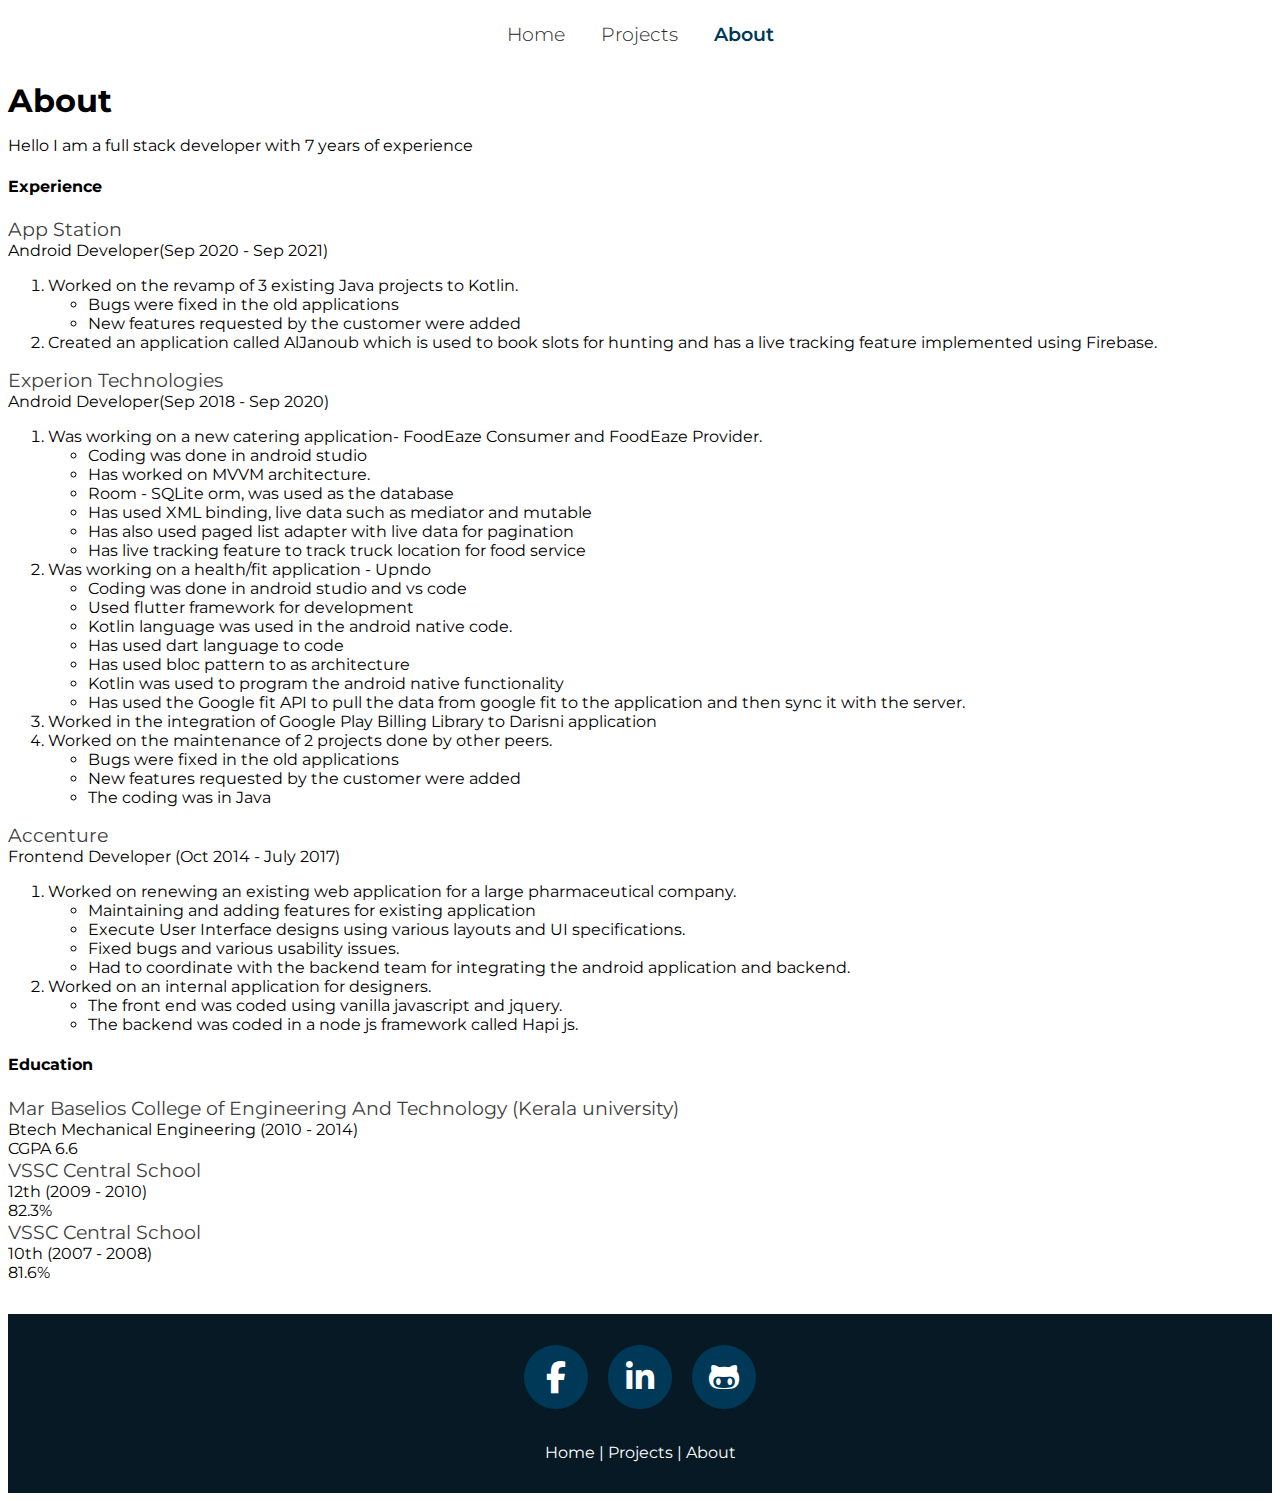
==== about.html @ 96b9729b "Added pages" ====
<!DOCTYPE html>
<html>

<head>

    <meta charset="utf-8" />
    <title>Linto Varughese</title>
    <meta name="viewport" content="width=device-width, initial-scale=1">
    <link href="https://cdn.jsdelivr.net/npm/bootstrap@5.1.3/dist/css/bootstrap.min.css" rel="stylesheet"
        integrity="sha384-1BmE4kWBq78iYhFldvKuhfTAU6auU8tT94WrHftjDbrCEXSU1oBoqyl2QvZ6jIW3" crossorigin="anonymous">
        <link href="https://cdnjs.cloudflare.com/ajax/libs/font-awesome/6.1.0/css/all.min.css" rel="stylesheet"/>
    <link rel="stylesheet" href="styles/main.css" />
    <link rel="stylesheet" href="styles/about.css" />

</head>

<body>
    <ul id="nav">
        <li><a href="index.html">Home</a></li>
        <li><a href="projects.html">Projects</a></li>
        <li class="active"> <a href="about.html">About</a></li>
    </ul>

    <div class="container">
        <h1>About</h1>

        <p>Hello I am a full stack developer with 7 years of experience</p>

        <div>
            <h4>Experience</h4>
            <div class="timeline">
                <div class="subheading">App Station</div>
                <div class="position">Android Developer(Sep 2020 - Sep 2021)</div>
                <div class="left-text">
                    <ol>
                        <li>Worked on the revamp of 3 existing Java projects to Kotlin.
                            <ul>
                                <li>Bugs were fixed in the old applications</li>
                                <li>New features requested by the customer were added</li>
                            </ul>

                        </li>
                        <li>Created an application called AlJanoub which is used to book slots for hunting and has a
                            live tracking feature implemented using Firebase.</li>
                    </ol>

                </div>
            </div>
            <div class="timeline">
                <div class="subheading">Experion Technologies</div>
                <div class="position">Android Developer(Sep 2018 - Sep 2020)</div>
                <div class="left-text">
                    <ol>
                        <li>Was working on a new catering application- FoodEaze Consumer and FoodEaze Provider.
                            <ul>
                                <li>Coding was done in android studio</li>
                                <li>Has worked on MVVM architecture.</li>
                                <li>Room - SQLite orm, was used as the database</li>
                                <li>Has used XML binding, live data such as mediator and mutable</li>
                                <li>Has also used paged list adapter with live data for pagination</li>
                                <li>Has live tracking feature to track truck location for food service</li>
                            </ul>
                        </li>
                        <li>Was working on a health/fit application - Upndo
                            <ul>

                                <li>Coding was done in android studio and vs code</li>
                                <li>Used flutter framework for development</li>
                                <li>Kotlin language was used in the android
                                    native code.</li>
                                <li>Has used dart language to code</li>
                                <li>Has used bloc pattern to as architecture</li>
                                <li>Kotlin was used to program the android
                                    native functionality</li>
                                <li>Has used the Google fit API to pull the
                                    data from google fit to the application and then sync it with the server.</li>

                            </ul>


                        </li>

                        <li>Worked in the integration of Google Play Billing Library to Darisni application</li>
                        <li>
                            Worked on the maintenance of 2 projects done by other peers.
                            <ul>
                                <li>Bugs were fixed in the old applications</li>
                                <li>New features requested by the customer were added</li>
                                <li>The coding was in Java</li>
                            </ul>
                        </li>
                    </ol>

                </div>

            </div>
            <div class="timeline">
                <div class="subheading">Accenture</div>
                <div class="position">Frontend Developer (Oct 2014 - July 2017)</div>
                <div class="left-text">
                    <ol>
                        <li>Worked on renewing an existing web application for a large pharmaceutical company.
                            <ul>
                                <li>Maintaining and adding features for existing application</li>
                                <li>Execute User Interface designs using various layouts and UI specifications.</li>
                                <li>Fixed bugs and various usability issues.</li>
                                <li>Had to coordinate with the backend team for integrating the android application and
                                    backend.</li>
                            </ul>

                        </li>
                        <li>Worked on an internal application for designers.</li>
                        <ul>
                            <li> The front end was coded using vanilla javascript and jquery. </li>
                            <li>The backend was coded in a node js framework called Hapi js. </li>

                        </ul>
                    </ol>

                </div>

            </div>

            <h4>Education</h4>
            <div class="timeline">
                <div class="subheading">Mar Baselios College of Engineering And Technology (Kerala university)</div>
                <div class="position">Btech Mechanical Engineering (2010 - 2014)</div>
                <div>CGPA 6.6</div>
            </div>
            <div class="timeline">
                <div class="subheading">VSSC Central School</div>
                <div class="position">12th (2009 - 2010)</div>
                <div>82.3%</div>
            </div>
            <div class="timeline">
                <div class="subheading">VSSC Central School</div>
                <div class="position">10th (2007 - 2008)</div>
                <div>81.6%</div>
            </div>
        </div>





    </div>

    <footer>
        <p> 
            <div>
                <a href="https://www.facebook.com/lintov7">
                    <span class="fa-stack fa-2x icon">
                        <i class="fa-solid fa-circle fa-stack-2x"></i>
                        <i class="fab fa-brands fa-facebook-f fa-stack-1x fa-inverse"></i>
                    </span>
                </a>
                <a href="https://www.linkedin.com/in/linto-varughese-6900b2114">
                <span class="fa-stack fa-2x icon">
                    <i class="fa-solid fa-circle fa-stack-2x"></i>
                    <i class="fab fa-brands fa-linkedin-in fa-stack-1x fa-inverse"></i>
                </span>
                </a>
                <a href="https://github.com/lintov7">
                <span class="fa-stack fa-2x icon">
                    <i class="fa-solid fa-circle fa-stack-2x"></i>
                    <i class="fab fa-brands fa-github-alt fa-stack-1x fa-inverse"></i>
                </span>
                </a>
            </div>

            <div class="footer-nav"><a href="index.html">Home </a>|<a href="projects.html"> Projects </a>|<a href="about.html"> About </a></div>
        
        </p>
    </footer>
</body>

</html>
---- styles/main.css ----
@import url('https://fonts.googleapis.com/css2?family=Montserrat:wght@300;400;600&display=swap');

html, body {
  font-family: 'Montserrat', sans-serif;
}

#nav{
    margin: 0px;
    padding: 0px;
    background-color: #fff;
    overflow: hidden;
    list-style-type: none;
    text-align: center;
}
#nav li{
    display: inline-block;
}

#nav li a{
    color: rgb(39, 39, 39);
    padding: 14px 16px;
    font-size: 1.2rem;
    text-decoration: none;
    text-align: center;
    display: block;
    font-weight: 300;
}

#nav li a:hover{
  color: rgb(41, 41, 41);
}

.active a{
  color: #003858 !important;
  font-weight: 600 !important;
  
}

.home{
  text-align: center;
  padding-top: 2rem;
  padding-bottom: 2rem;
}
#uname{
  font-size: 6rem;
  line-height: 1;
  margin-bottom: 2rem;
}
.center-text{
  text-align: center;
}

.left-text{
  text-align: left;
}

.heading{
  font-size: 1.3rem;
}
.subheading{
  font-size: 1.2rem;
  color:rgb(63, 63, 63)
}

.subsubheading{
  font-size: 1rem;
  color:rgb(63, 63, 63)
}

#projects{
  text-align: center;
  margin-top: 2rem;
  display: flex;
  flex-wrap: wrap;
  justify-content: space-around;
}

.project-title{
  margin-top: 2rem;
  color: #003858;
}
.project-subtitle{
  color: #3f3f3f;
  font-size: 1.1rem;
  margin-bottom: 20px;
}

.card-section-top{
  background-color: rgb(245, 245, 245);
  border-bottom: 1px solid rgb(240, 240, 240);
  padding-top: 2rem;
  padding-bottom: 2rem;
}

.margin-top-20{
  margin-top: 30px;
}
h1,h2,h3{
  margin-bottom: 0px;
}
.card {
  width: 300px;
  display: inline-block;
  box-shadow: 0 2px 3px 0px rgba(0,0,0,0.2);
  margin: 10px;
  text-align: center;
  text-decoration: none;
  color: black;
  border-radius: 6px;
}
.card:hover{
  color: black;
}
.card-section-botton{
  text-align: start;
  padding-top: 1rem;
  padding-bottom: 1rem;
  padding-left: 15px;
  padding-right: 15px;
}
.ptitle{
  font-weight: 600;
}
.picon{
  width: 100px;
}
.p-role{
  margin-top: 2rem;
}
.project-role{
  font-size: 1rem;
}
.p-main-image{
  padding-top: 3rem;
  padding-bottom: 3rem;
  display: flex;
  flex-wrap:wrap;
  justify-content: center;
  background-color: #003858 ;
}

.p-main-image img{
  width: 200px;
  margin:10px;
  
  }

  .border-black{
    border: 1px solid black;
  }

  .color-scheme{
    margin-top: .5em;
  }
  .color-scheme div{
    display: inline-block;
    height: 2rem;
    width: 2rem;
    margin-right: .5em;
    border: 1px solid rgb(136, 136, 136);
    border-radius: 50%;
  }
  

.p-wireframes {
  display: flex;
  flex-wrap:wrap;
  justify-content: space-around;
}
.p-wireframes img{
width: 200px;
margin:10px;
border: 1px solid rgb(196, 196, 196);
}
.container-fluid{
  padding: 0;
}
.section{
  padding-top: 3rem;
  padding-bottom: 5rem;
  color:white;
  background-color: #003858 ;
}

.p-flow-chart{
  margin-top: 2rem;
  padding-bottom: 2rem;
  text-align: center;
}
#main_img_container img{
  border-radius: 50%;
}

.tags {
  display: flex;
  flex-wrap: wrap;
  justify-content: center;
}

.tags span{
  cursor: pointer;
  display: inline-block;
  padding-top: 0.5rem;
  padding-bottom: 0.5rem;
  padding-left: 1rem;
  padding-right: 1rem;
  background-color: #003858;
  border-radius: 20px;
  margin: 5px;
  color: white;
  box-shadow: 0 2px 3px 0px rgba(0,0,0,0.2);

}

.tags span:hover{
  background-color: #1a5679;
  color: white;
}

footer {
    text-align: center;
    padding-top: 15px;
    padding-bottom: 15px;
    background-color: #061924;
    color: white;
    margin-top: 2rem;
}
footer .icon {
  color: #003858;
}
footer .icon:hover {
  color: #317dac;
}

.footer-nav {
    padding-top: 14px;
    margin-top: 20px;
}
.footer-nav a:hover{
  color: #d6d6d6;

}
footer  a {
  color: rgb(255, 255, 255);
  text-decoration: none;

}
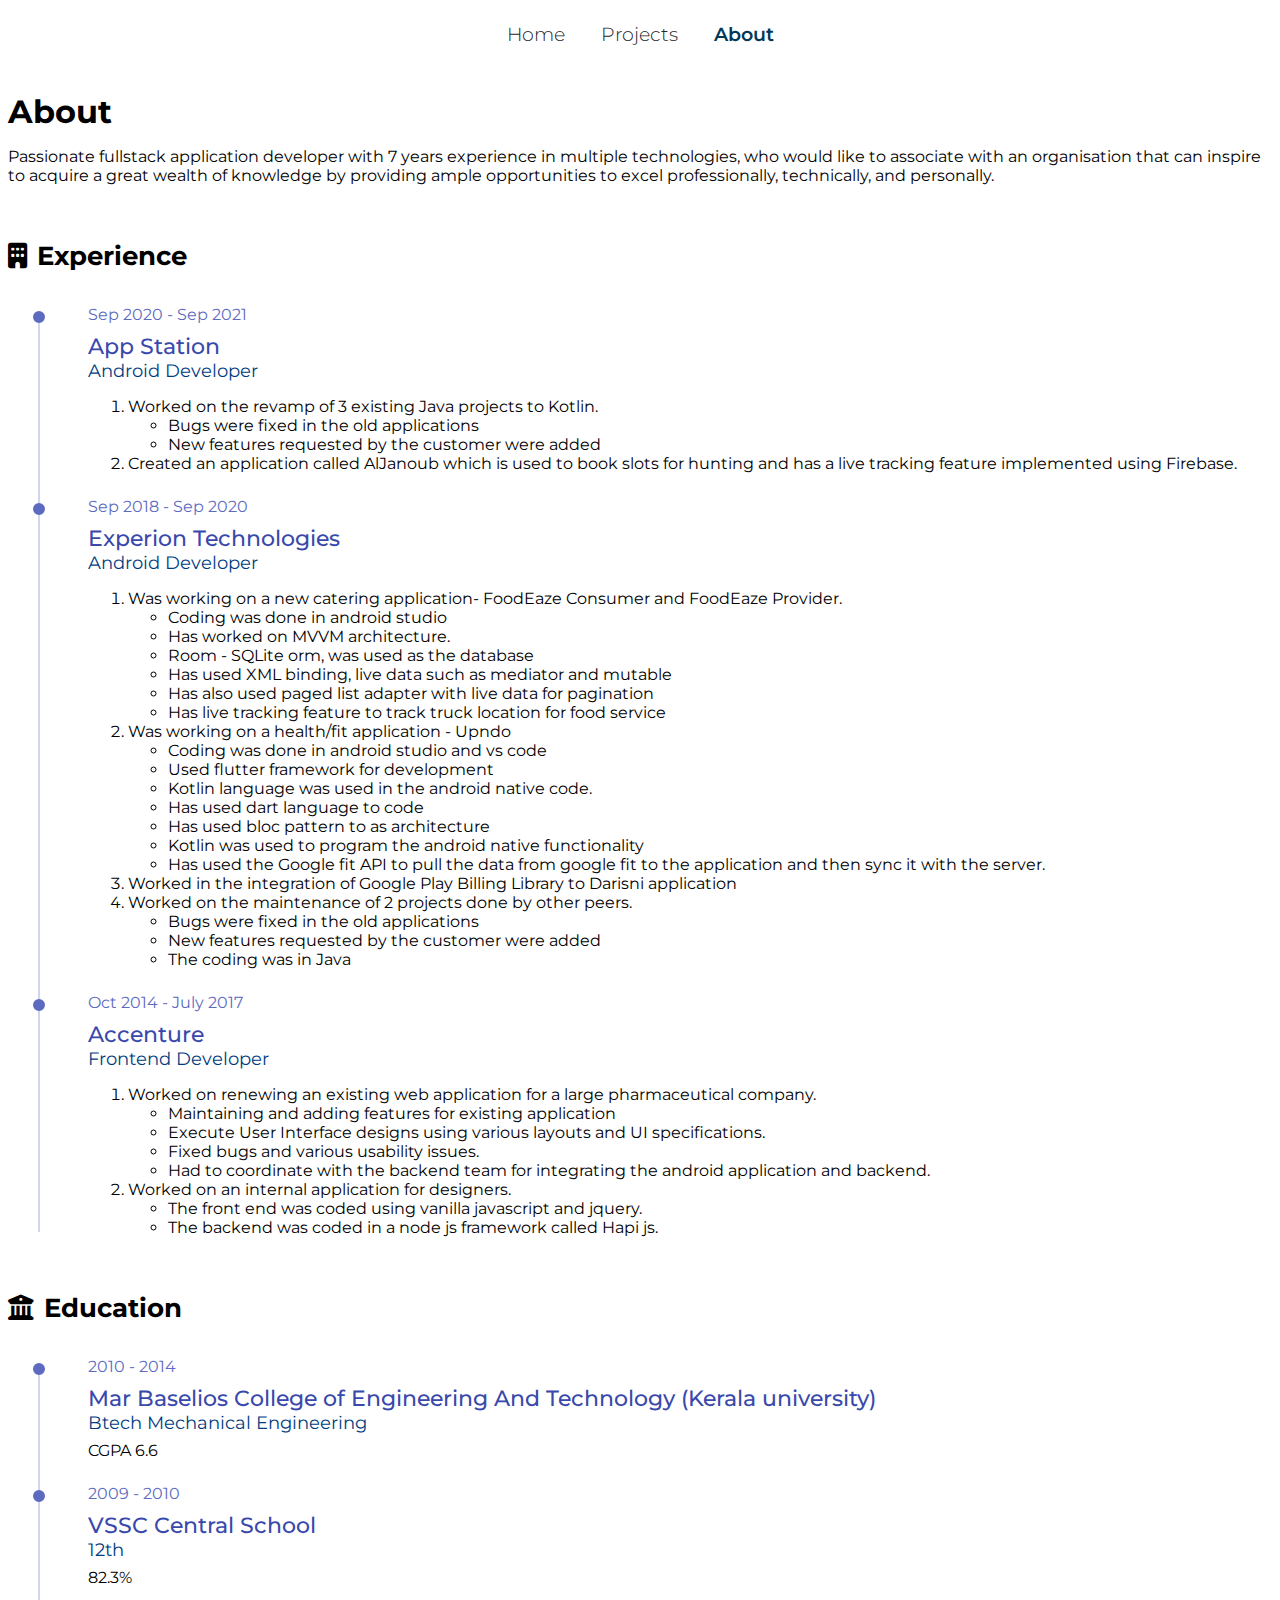
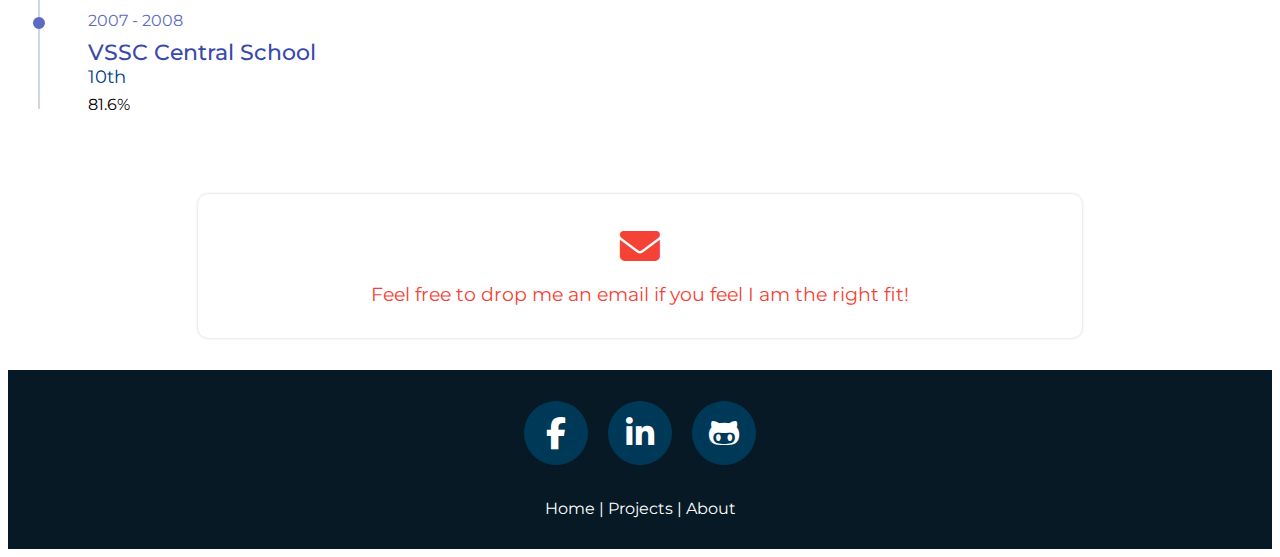
==== commit e6820802: "Updated designs" ====
--- a/about.html
+++ b/about.html
@@ -4,11 +4,11 @@
 <head>
 
     <meta charset="utf-8" />
-    <title>Linto Varughese</title>
+    <title>About</title>
     <meta name="viewport" content="width=device-width, initial-scale=1">
     <link href="https://cdn.jsdelivr.net/npm/bootstrap@5.1.3/dist/css/bootstrap.min.css" rel="stylesheet"
         integrity="sha384-1BmE4kWBq78iYhFldvKuhfTAU6auU8tT94WrHftjDbrCEXSU1oBoqyl2QvZ6jIW3" crossorigin="anonymous">
-        <link href="https://cdnjs.cloudflare.com/ajax/libs/font-awesome/6.1.0/css/all.min.css" rel="stylesheet"/>
+    <link href="https://cdnjs.cloudflare.com/ajax/libs/font-awesome/6.1.0/css/all.min.css" rel="stylesheet" />
     <link rel="stylesheet" href="styles/main.css" />
     <link rel="stylesheet" href="styles/about.css" />
 
@@ -22,154 +22,174 @@
     </ul>
 
     <div class="container">
-        <h1>About</h1>
+        <h1 class="main-heading">About</h1>
 
-        <p>Hello I am a full stack developer with 7 years of experience</p>
+        <p>Passionate fullstack application developer with 7 years experience in multiple technologies,
+            who would like to associate with an organisation that can inspire to acquire a great
+            wealth of knowledge by providing ample opportunities to excel professionally, technically, and personally.
+        </p>
+
 
         <div>
-            <h4>Experience</h4>
+            <h4 class="about-main-heading"><i class="fa-solid fa-building"></i>Experience</h4>
             <div class="timeline">
-                <div class="subheading">App Station</div>
-                <div class="position">Android Developer(Sep 2020 - Sep 2021)</div>
-                <div class="left-text">
-                    <ol>
-                        <li>Worked on the revamp of 3 existing Java projects to Kotlin.
+                <div class="timeline-content">
+                    <span class="timeline-time">Sep 2020 - Sep 2021</span>
+                    <div class="subheading"> App Station</div>
+                    <div class="position"> Android Developer</div>
+                    <div class="left-text">
+                        <ol>
+                            <li>Worked on the revamp of 3 existing Java projects to Kotlin.
+                                <ul>
+                                    <li>Bugs were fixed in the old applications</li>
+                                    <li>New features requested by the customer were added</li>
+                                </ul>
+
+                            </li>
+                            <li>Created an application called AlJanoub which is used to book slots for hunting and has a
+                                live tracking feature implemented using Firebase.</li>
+                        </ol>
+
+                    </div>
+                </div>
+                <div class="timeline-content">
+                    <span class="timeline-time">Sep 2018 - Sep 2020</span>
+                    <div class="subheading">Experion Technologies</div>
+                    <div class="position">Android Developer</div>
+                    <div class="left-text">
+                        <ol>
+                            <li>Was working on a new catering application- FoodEaze Consumer and FoodEaze Provider.
+                                <ul>
+                                    <li>Coding was done in android studio</li>
+                                    <li>Has worked on MVVM architecture.</li>
+                                    <li>Room - SQLite orm, was used as the database</li>
+                                    <li>Has used XML binding, live data such as mediator and mutable</li>
+                                    <li>Has also used paged list adapter with live data for pagination</li>
+                                    <li>Has live tracking feature to track truck location for food service</li>
+                                </ul>
+                            </li>
+                            <li>Was working on a health/fit application - Upndo
+                                <ul>
+
+                                    <li>Coding was done in android studio and vs code</li>
+                                    <li>Used flutter framework for development</li>
+                                    <li>Kotlin language was used in the android
+                                        native code.</li>
+                                    <li>Has used dart language to code</li>
+                                    <li>Has used bloc pattern to as architecture</li>
+                                    <li>Kotlin was used to program the android
+                                        native functionality</li>
+                                    <li>Has used the Google fit API to pull the
+                                        data from google fit to the application and then sync it with the server.</li>
+
+                                </ul>
+
+
+                            </li>
+
+                            <li>Worked in the integration of Google Play Billing Library to Darisni application</li>
+                            <li>
+                                Worked on the maintenance of 2 projects done by other peers.
+                                <ul>
+                                    <li>Bugs were fixed in the old applications</li>
+                                    <li>New features requested by the customer were added</li>
+                                    <li>The coding was in Java</li>
+                                </ul>
+                            </li>
+                        </ol>
+
+                    </div>
+
+                </div>
+                <div class="timeline-content">
+                    <span class="timeline-time">Oct 2014 - July 2017</span>
+                    <div class="subheading">Accenture</div>
+                    <div class="position">Frontend Developer</div>
+                    <div class="left-text">
+                        <ol>
+                            <li>Worked on renewing an existing web application for a large pharmaceutical company.
+                                <ul>
+                                    <li>Maintaining and adding features for existing application</li>
+                                    <li>Execute User Interface designs using various layouts and UI specifications.</li>
+                                    <li>Fixed bugs and various usability issues.</li>
+                                    <li>Had to coordinate with the backend team for integrating the android application
+                                        and
+                                        backend.</li>
+                                </ul>
+
+                            </li>
+                            <li>Worked on an internal application for designers.</li>
                             <ul>
-                                <li>Bugs were fixed in the old applications</li>
-                                <li>New features requested by the customer were added</li>
+                                <li> The front end was coded using vanilla javascript and jquery. </li>
+                                <li>The backend was coded in a node js framework called Hapi js. </li>
+
                             </ul>
+                        </ol>
 
-                        </li>
-                        <li>Created an application called AlJanoub which is used to book slots for hunting and has a
-                            live tracking feature implemented using Firebase.</li>
-                    </ol>
+                    </div>
 
                 </div>
             </div>
+            <h4 class="about-main-heading"><i class="fa-solid fa-building-columns"></i>Education</h4>
             <div class="timeline">
-                <div class="subheading">Experion Technologies</div>
-                <div class="position">Android Developer(Sep 2018 - Sep 2020)</div>
-                <div class="left-text">
-                    <ol>
-                        <li>Was working on a new catering application- FoodEaze Consumer and FoodEaze Provider.
-                            <ul>
-                                <li>Coding was done in android studio</li>
-                                <li>Has worked on MVVM architecture.</li>
-                                <li>Room - SQLite orm, was used as the database</li>
-                                <li>Has used XML binding, live data such as mediator and mutable</li>
-                                <li>Has also used paged list adapter with live data for pagination</li>
-                                <li>Has live tracking feature to track truck location for food service</li>
-                            </ul>
-                        </li>
-                        <li>Was working on a health/fit application - Upndo
-                            <ul>
 
-                                <li>Coding was done in android studio and vs code</li>
-                                <li>Used flutter framework for development</li>
-                                <li>Kotlin language was used in the android
-                                    native code.</li>
-                                <li>Has used dart language to code</li>
-                                <li>Has used bloc pattern to as architecture</li>
-                                <li>Kotlin was used to program the android
-                                    native functionality</li>
-                                <li>Has used the Google fit API to pull the
-                                    data from google fit to the application and then sync it with the server.</li>
-
-                            </ul>
-
-
-                        </li>
-
-                        <li>Worked in the integration of Google Play Billing Library to Darisni application</li>
-                        <li>
-                            Worked on the maintenance of 2 projects done by other peers.
-                            <ul>
-                                <li>Bugs were fixed in the old applications</li>
-                                <li>New features requested by the customer were added</li>
-                                <li>The coding was in Java</li>
-                            </ul>
-                        </li>
-                    </ol>
-
-                </div>
-
-            </div>
-            <div class="timeline">
-                <div class="subheading">Accenture</div>
-                <div class="position">Frontend Developer (Oct 2014 - July 2017)</div>
-                <div class="left-text">
-                    <ol>
-                        <li>Worked on renewing an existing web application for a large pharmaceutical company.
-                            <ul>
-                                <li>Maintaining and adding features for existing application</li>
-                                <li>Execute User Interface designs using various layouts and UI specifications.</li>
-                                <li>Fixed bugs and various usability issues.</li>
-                                <li>Had to coordinate with the backend team for integrating the android application and
-                                    backend.</li>
-                            </ul>
-
-                        </li>
-                        <li>Worked on an internal application for designers.</li>
-                        <ul>
-                            <li> The front end was coded using vanilla javascript and jquery. </li>
-                            <li>The backend was coded in a node js framework called Hapi js. </li>
-
-                        </ul>
-                    </ol>
-
-                </div>
-
-            </div>
-
-            <h4>Education</h4>
-            <div class="timeline">
+            <div class="timeline-content">
+                <span class="timeline-time">2010 - 2014</span>
                 <div class="subheading">Mar Baselios College of Engineering And Technology (Kerala university)</div>
-                <div class="position">Btech Mechanical Engineering (2010 - 2014)</div>
+                <div class="position">Btech Mechanical Engineering</div>
                 <div>CGPA 6.6</div>
             </div>
-            <div class="timeline">
+            <div class="timeline-content">
+                <span class="timeline-time">2009 - 2010</span>
                 <div class="subheading">VSSC Central School</div>
-                <div class="position">12th (2009 - 2010)</div>
+                <div class="position">12th</div>
                 <div>82.3%</div>
             </div>
-            <div class="timeline">
+            <div class="timeline-content">
+                <span class="timeline-time">2007 - 2008</span>
                 <div class="subheading">VSSC Central School</div>
-                <div class="position">10th (2007 - 2008)</div>
+                <div class="position">10th</div>
                 <div>81.6%</div>
             </div>
         </div>
 
+        </div>
 
-
+        <div class="drop-mail">
+            <i class="fa-solid fa-envelope"></i>
+        </br>
+            <a href="mailto:lintov7@gmail.com">Feel free to drop me an email if you feel I am the right fit!</a>
+        </div>
 
 
     </div>
 
     <footer>
-        <p> 
-            <div>
-                <a href="https://www.facebook.com/lintov7">
-                    <span class="fa-stack fa-2x icon">
-                        <i class="fa-solid fa-circle fa-stack-2x"></i>
-                        <i class="fab fa-brands fa-facebook-f fa-stack-1x fa-inverse"></i>
-                    </span>
-                </a>
-                <a href="https://www.linkedin.com/in/linto-varughese-6900b2114">
+        <p>
+        <div>
+            <a href="https://www.facebook.com/lintov7" target="_blank">
+                <span class="fa-stack fa-2x icon">
+                    <i class="fa-solid fa-circle fa-stack-2x"></i>
+                    <i class="fab fa-brands fa-facebook-f fa-stack-1x fa-inverse"></i>
+                </span>
+            </a>
+            <a href="https://www.linkedin.com/in/linto-varughese-6900b2114" target="_blank">
                 <span class="fa-stack fa-2x icon">
                     <i class="fa-solid fa-circle fa-stack-2x"></i>
                     <i class="fab fa-brands fa-linkedin-in fa-stack-1x fa-inverse"></i>
                 </span>
-                </a>
-                <a href="https://github.com/lintov7">
+            </a>
+            <a href="https://github.com/lintov7" target="_blank">
                 <span class="fa-stack fa-2x icon">
                     <i class="fa-solid fa-circle fa-stack-2x"></i>
                     <i class="fab fa-brands fa-github-alt fa-stack-1x fa-inverse"></i>
                 </span>
-                </a>
-            </div>
+            </a>
+        </div>
 
-            <div class="footer-nav"><a href="index.html">Home </a>|<a href="projects.html"> Projects </a>|<a href="about.html"> About </a></div>
-        
+        <div class="footer-nav"><a href="index.html">Home </a>|<a href="projects.html"> Projects </a>|<a
+                href="about.html"> About </a></div>
+
         </p>
     </footer>
 </body>
--- a/styles/main.css
+++ b/styles/main.css
@@ -1,4 +1,4 @@
-@import url('https://fonts.googleapis.com/css2?family=Montserrat:wght@300;400;600&display=swap');
+@import url('https://fonts.googleapis.com/css2?family=Montserrat:wght@300;400;500;600&display=swap');
 
 html, body {
   font-family: 'Montserrat', sans-serif;
@@ -74,19 +74,25 @@
   flex-wrap: wrap;
   justify-content: space-around;
 }
+.project{
+  border-bottom: 5px solid rgb(0, 96, 160);
+}
 
 .project-title{
   margin-top: 2rem;
   color: #003858;
+  text-align: left;
 }
 .project-subtitle{
   color: #3f3f3f;
   font-size: 1.1rem;
   margin-bottom: 20px;
+  text-align: left;
 }
 
 .card-section-top{
-  background-color: rgb(245, 245, 245);
+  background-color: #eef5ff;
+  border-radius: 6px 6px 0 0 ;
   border-bottom: 1px solid rgb(240, 240, 240);
   padding-top: 2rem;
   padding-bottom: 2rem;
@@ -118,8 +124,41 @@
   padding-left: 15px;
   padding-right: 15px;
 }
+.ptitle-container{
+  margin-top: 1rem;
+  margin-bottom: 1em;
+  /* margin-left: 180px; */
+  text-align: center;
+}
+.ptitle-container > div{
+  display: inline-block;
+  vertical-align: middle;
+  margin-left: 10px;
+  margin-right: 10px;
+}
+.features-container{
+  margin-top: 3rem;
+  margin-bottom: 3rem;
+}
+
+.p-description{
+  margin-left: 15px;
+}
 .ptitle{
-  font-weight: 600;
+  color: #003c81;
+  font-weight: 400;
+  font-size: 1.3rem;
+  line-height: .9;
+}
+.psubtitle{
+  color:#666666;
+  font-weight: 300;
+  font-size: 1.1rem;
+}
+.pcontent{
+  font-weight: 400;
+  margin-top: .5rem;
+  font-size: .95rem;
 }
 .picon{
   width: 100px;
@@ -131,22 +170,31 @@
   font-size: 1rem;
 }
 .p-main-image{
-  padding-top: 3rem;
+  margin-top: 2rem;
+  padding-top: 2rem;
   padding-bottom: 3rem;
+  background-color: #647f8e ;
+}
+.p-image-container{
   display: flex;
   flex-wrap:wrap;
   justify-content: center;
-  background-color: #003858 ;
 }
 
 .p-main-image img{
   width: 200px;
-  margin:10px;
-  
+  margin:5px;
+  }
+  .flow-chart-container{
+    padding-top: 2rem;
+    padding-bottom: 2rem;
   }
 
   .border-black{
     border: 1px solid black;
+  }
+  .p-heading-off{
+    color:white;
   }
 
   .color-scheme{
@@ -160,8 +208,33 @@
     border: 1px solid rgb(136, 136, 136);
     border-radius: 50%;
   }
-  
-
+
+  .features-container .card{
+    padding-top: 2rem;
+    padding-bottom: 2rem;
+    padding-left: 1rem;
+    padding-right: 1rem;
+  }
+  .features-container-body{
+    margin-top: 1rem;
+    justify-content: space-around;
+  }
+  .affirmations-feature-container .card-icon{
+    color: #673ab7
+  }
+  .foodeaze-feature-container .card-icon{
+    color: #568187
+  }
+  .projectmanager-feature-container .card-icon {
+    color: #c9441a;
+  }
+  .tiffinseevice-feature-container .card-icon {
+    color: #4CAF50;
+  }
+
+.card-icon{
+  font-size: 2rem;
+}
 .p-wireframes {
   display: flex;
   flex-wrap:wrap;
@@ -217,6 +290,117 @@
   color: white;
 }
 
+.main-heading{
+  margin-top: 2rem;
+  margin-bottom: .1rem;
+}
+.about-main-heading{
+  font-size: 1.6rem;
+}
+
+.about-main-heading i{
+  margin-right: 10px;
+  margin-top: 1.5rem;
+}
+.timeline{
+  position: relative;
+  margin-top: .5rem;
+}
+
+.timeline::before{
+  content: " ";
+  position: absolute;
+  top: 18px;
+  left: 30px;
+  bottom: 5px;
+  border: 1px solid #5c6bc048;
+}
+
+.timeline-content{
+  margin-left: 80px;
+  margin-top: 1.5rem;
+}
+
+
+.timeline-content::before{
+  content: " ";
+  position: absolute;
+  left: 25px;
+  /* top: 5px; */
+  margin-top: 6px;
+  border:  6px solid #5c6bc0;
+  border-radius: 50%;
+}
+
+.timeline-time{
+  font-size: 1rem;
+  color: #5c6bc0;
+}
+
+.timeline .subheading{
+  margin-top: .5rem;
+  font-size: 1.4rem;
+  color: #3949ab;
+  font-weight: 500;
+  
+}
+
+.timeline .subsubheading{
+  font-size: 1rem;
+  color:#3f51b5;
+}
+
+.timeline .position{
+  font-size: 1.1rem;
+  color:#003c81;
+  margin-bottom: .5rem;
+}
+
+.p-row-image{
+  text-align: left;
+  width: 100%;
+  max-width: 200px;
+  margin-right: auto;
+}
+
+.store-link img{
+  display: hidden;
+  margin-top: 1.5rem;
+  margin-left: 7px;
+  width: 150px;
+}
+
+.drop-mail{
+  padding-top: 2rem;
+  padding-bottom: 2rem;
+  text-align: center;
+  width: 70%;
+  text-align: center;
+  box-shadow: 0px 0px 3px 0px rgba(0,0,0,0.2);
+  margin-top: 5rem;
+  margin-left: auto;
+  margin-right: auto;
+  border-radius: 10px;
+}
+.drop-mail i{
+  font-size: 2.5rem;
+  color:#f44336;
+}
+
+.drop-mail a {
+  display: inline-block;
+  margin-top: 1rem;
+  color:#f44336;
+  text-decoration:  none;
+  font-size: 1.2rem;
+  padding-left: 1rem;
+  padding-right: 1rem;
+
+}
+.drop-mail a:hover{
+  text-decoration:  underline;
+}
+
 footer {
     text-align: center;
     padding-top: 15px;
@@ -243,5 +427,4 @@
 footer  a {
   color: rgb(255, 255, 255);
   text-decoration: none;
-
 }